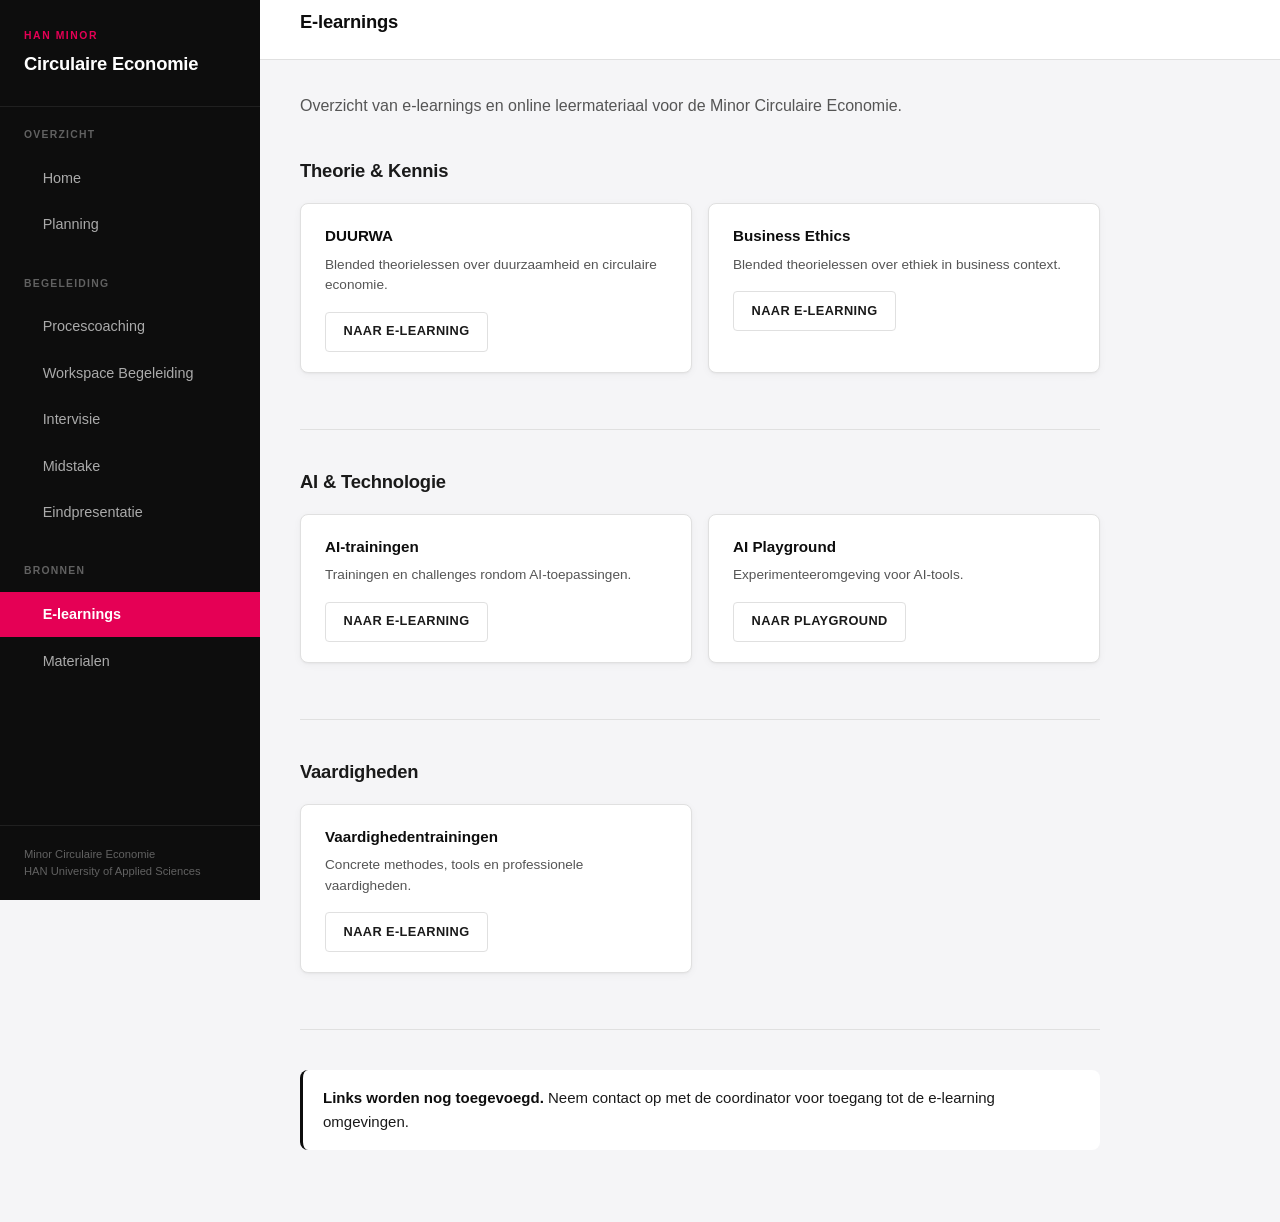
==== e-learnings.html @ e113d6ab "Fix mobile menu touch support - Add touchend event listeners for mobile - Add touch-action and tap-h" ====
<!DOCTYPE html>
<html lang="nl">
<head>
  <meta charset="UTF-8">
  <meta name="viewport" content="width=device-width, initial-scale=1.0">
  <title>E-learnings | Minor Circulaire Economie</title>
  <link rel="stylesheet" href="style.css">
</head>
<body>
  <div class="layout">
    <div class="sidebar-overlay" onclick="toggleMenu()"></div>

    <!-- Sidebar -->
    <aside class="sidebar" id="sidebar">
      <div class="sidebar-header">
        <div class="sidebar-brand">
          <span class="brand-subtitle">HAN Minor</span>
          <span class="brand-title">Circulaire Economie</span>
        </div>
      </div>

      <nav class="sidebar-nav">
        <div class="nav-section">
          <div class="nav-section-title">Overzicht</div>
          <a href="index.html" class="nav-link">
            <span class="nav-icon">&#9679;</span>
            Home
          </a>
          <a href="planning.html" class="nav-link">
            <span class="nav-icon">&#9679;</span>
            Planning
          </a>
        </div>

        <div class="nav-section">
          <div class="nav-section-title">Begeleiding</div>
          <a href="procescoaching.html" class="nav-link">
            <span class="nav-icon">&#9679;</span>
            Procescoaching
          </a>
          <a href="workspace.html" class="nav-link">
            <span class="nav-icon">&#9679;</span>
            Workspace Begeleiding
          </a>
          <a href="intervisie.html" class="nav-link">
            <span class="nav-icon">&#9679;</span>
            Intervisie
          </a>
          <a href="midstake.html" class="nav-link">
            <span class="nav-icon">&#9679;</span>
            Midstake
          </a>
          <a href="eindpresentatie.html" class="nav-link">
            <span class="nav-icon">&#9679;</span>
            Eindpresentatie
          </a>
        </div>

        <div class="nav-section">
          <div class="nav-section-title">Bronnen</div>
          <a href="e-learnings.html" class="nav-link active">
            <span class="nav-icon">&#9679;</span>
            E-learnings
          </a>
          <a href="materialen.html" class="nav-link">
            <span class="nav-icon">&#9679;</span>
            Materialen
          </a>
        </div>
      </nav>

      <div class="sidebar-footer">
        Minor Circulaire Economie<br>
        HAN University of Applied Sciences
      </div>
    </aside>

    <!-- Main Content -->
    <main class="main">
      <header class="main-header">
        <button class="mobile-menu-btn" onclick="toggleMenu()">&#9776;</button>
        <h1 class="page-title">E-learnings</h1>
      </header>

      <div class="main-content">
        <p class="lead">
          Overzicht van e-learnings en online leermateriaal voor de Minor Circulaire Economie.
        </p>

        <h2>Theorie & Kennis</h2>
        <div class="card-grid">
          <div class="card">
            <div class="card-title">DUURWA</div>
            <p class="card-text">Blended theorielessen over duurzaamheid en circulaire economie.</p>
            <a href="https://leren.han.nl/d2l/le/lessons/83427/topics/712969" class="btn btn-outline" target="_blank">Naar e-learning</a>
          </div>

          <div class="card">
            <div class="card-title">Business Ethics</div>
            <p class="card-text">Blended theorielessen over ethiek in business context.</p>
            <a href="https://leren.han.nl/d2l/le/lessons/83427/topics/735970" class="btn btn-outline" target="_blank">Naar e-learning</a>
          </div>
        </div>

        <div class="divider"></div>

        <h2>AI & Technologie</h2>
        <div class="card-grid">
          <div class="card">
            <div class="card-title">AI-trainingen</div>
            <p class="card-text">Trainingen en challenges rondom AI-toepassingen.</p>
            <a href="#" class="btn btn-outline">Naar e-learning</a>
          </div>

          <div class="card">
            <div class="card-title">AI Playground</div>
            <p class="card-text">Experimenteeromgeving voor AI-tools.</p>
            <a href="#" class="btn btn-outline">Naar playground</a>
          </div>
        </div>

        <div class="divider"></div>

        <h2>Vaardigheden</h2>
        <div class="card-grid">
          <div class="card">
            <div class="card-title">Vaardighedentrainingen</div>
            <p class="card-text">Concrete methodes, tools en professionele vaardigheden.</p>
            <a href="#" class="btn btn-outline">Naar e-learning</a>
          </div>
        </div>

        <div class="divider"></div>

        <div class="callout callout-info">
          <p><strong>Links worden nog toegevoegd.</strong> Neem contact op met de coordinator voor toegang tot de e-learning omgevingen.</p>
        </div>

      </div>
    </main>

  </div>
  <script>
    function toggleMenu(e) {
      if (e) e.preventDefault();
      document.getElementById('sidebar').classList.toggle('open');
      document.querySelector('.sidebar-overlay').classList.toggle('open');
    }
    document.querySelector('.mobile-menu-btn').addEventListener('touchend', toggleMenu);
    document.querySelector('.sidebar-overlay').addEventListener('touchend', toggleMenu);
  </script>
</body>
</html>
---- style.css ----
/* HAN Fonts */
@font-face {
  font-family: "Avenir Next";
  font-weight: 400;
  src: local("Avenir Next"), local("AvenirNext-Regular"), local("Segoe UI"), local("Arial");
}
@font-face {
  font-family: "Avenir Next";
  font-weight: 600;
  src: local("Avenir Next Demi Bold"), local("AvenirNext-DemiBold"), local("Segoe UI Semibold"), local("Arial");
}
@font-face {
  font-family: "Avenir Next";
  font-weight: 700;
  src: local("Avenir Next Bold"), local("AvenirNext-Bold"), local("Segoe UI Bold"), local("Arial Black");
}

/* CSS Variables */
:root {
  --han-magenta: #E50055;
  --han-magenta-dark: #c70049;
  --han-magenta-light: #fdf2f5;
  --han-black: #0d0d0d;
  --han-white: #ffffff;

  --bg: #f5f5f7;
  --surface: #ffffff;
  --border: #e0e0e0;
  --text: #1a1a1a;
  --text-muted: #555555;
  --text-light: #888888;

  --sidebar-width: 260px;
  --header-height: 60px;
  --radius: 8px;
  --radius-sm: 4px;
  --shadow: 0 1px 2px rgba(0,0,0,0.04), 0 2px 8px rgba(0,0,0,0.04);
  --shadow-lg: 0 4px 16px rgba(0,0,0,0.08);
}

/* Reset */
*, *::before, *::after {
  box-sizing: border-box;
  margin: 0;
  padding: 0;
}

html {
  scroll-behavior: smooth;
}

body {
  font-family: "Avenir Next", "Segoe UI", -apple-system, BlinkMacSystemFont, sans-serif;
  font-weight: 400;
  font-size: 15px;
  line-height: 1.6;
  color: var(--text);
  background: var(--bg);
  min-height: 100vh;
  -webkit-font-smoothing: antialiased;
}

/* Layout */
.layout {
  display: flex;
  min-height: 100vh;
}

/* Sidebar */
.sidebar {
  width: var(--sidebar-width);
  background: var(--han-black);
  position: fixed;
  top: 0;
  left: 0;
  bottom: 0;
  display: flex;
  flex-direction: column;
  z-index: 100;
}

.sidebar-header {
  padding: 1.75rem 1.5rem;
  border-bottom: 1px solid rgba(255,255,255,0.08);
}

.sidebar-brand {
  display: flex;
  flex-direction: column;
  gap: 4px;
}

.brand-subtitle {
  font-size: 0.65rem;
  font-weight: 700;
  color: var(--han-magenta);
  letter-spacing: 0.15em;
  text-transform: uppercase;
}

.brand-title {
  font-size: 1.15rem;
  font-weight: 700;
  color: var(--han-white);
  letter-spacing: -0.01em;
}

.sidebar-nav {
  flex: 1;
  padding: 1.25rem 0;
  overflow-y: auto;
}

.nav-section {
  margin-bottom: 1.75rem;
}

.nav-section-title {
  font-size: 0.65rem;
  font-weight: 700;
  color: rgba(255,255,255,0.35);
  text-transform: uppercase;
  letter-spacing: 0.12em;
  padding: 0 1.5rem;
  margin-bottom: 0.75rem;
}

.nav-link {
  display: flex;
  align-items: center;
  gap: 0.75rem;
  padding: 0.7rem 1.5rem;
  color: rgba(255,255,255,0.65);
  text-decoration: none;
  font-size: 0.9rem;
  font-weight: 500;
  transition: all 0.12s ease;
  border-left: 3px solid transparent;
  margin: 1px 0;
}

.nav-link:hover {
  background: rgba(255,255,255,0.06);
  color: #ffffff;
  border-left-color: rgba(255,255,255,0.3);
}

.nav-link.active {
  background: var(--han-magenta);
  color: #ffffff;
  border-left-color: var(--han-magenta);
  font-weight: 600;
}

.nav-icon {
  font-size: 6px;
  opacity: 0;
}

.nav-link.active .nav-icon {
  opacity: 0;
}

.sidebar-footer {
  padding: 1.25rem 1.5rem;
  border-top: 1px solid rgba(255,255,255,0.08);
  font-size: 0.7rem;
  color: rgba(255,255,255,0.35);
  line-height: 1.5;
}

/* Main Content */
.main {
  flex: 1;
  margin-left: var(--sidebar-width);
  min-height: 100vh;
  background: var(--bg);
}

.main-header {
  background: var(--surface);
  border-bottom: 1px solid var(--border);
  padding: 0 2.5rem;
  height: var(--header-height);
  display: flex;
  align-items: center;
  position: sticky;
  top: 0;
  z-index: 50;
}

.page-title {
  font-size: 1.15rem;
  font-weight: 700;
  color: var(--han-black);
  letter-spacing: -0.01em;
}

.main-content {
  padding: 2rem 2.5rem 3rem;
  max-width: 880px;
}

/* Typography */
h1, h2, h3, h4 {
  color: var(--han-black);
  font-weight: 700;
  line-height: 1.3;
  letter-spacing: -0.01em;
}

h1 { font-size: 1.5rem; margin-bottom: 1rem; }
h2 { font-size: 1.15rem; margin: 2.5rem 0 1rem; color: var(--text); }
h3 { font-size: 1rem; margin: 1.5rem 0 0.75rem; }

p {
  margin-bottom: 1rem;
  color: var(--text);
}

.lead {
  font-size: 1rem;
  color: var(--text-muted);
  margin-bottom: 2rem;
  line-height: 1.7;
}

/* Cards */
.card {
  background: var(--surface);
  border: 1px solid var(--border);
  border-radius: var(--radius);
  padding: 1.25rem 1.5rem;
  margin-bottom: 1rem;
  box-shadow: var(--shadow);
  transition: border-color 0.15s ease, box-shadow 0.15s ease;
}

.card:hover {
  border-color: #ccc;
}

.card-title {
  font-size: 0.95rem;
  font-weight: 700;
  color: var(--han-black);
  margin-bottom: 0.4rem;
}

.card-title .icon {
  color: var(--han-magenta);
}

.card-text {
  font-size: 0.85rem;
  color: var(--text-muted);
  line-height: 1.5;
}

/* Grid */
.card-grid {
  display: grid;
  grid-template-columns: repeat(auto-fill, minmax(260px, 1fr));
  gap: 1rem;
  margin: 1.25rem 0;
}

.card-link {
  text-decoration: none;
  display: block;
  transition: transform 0.12s ease;
}

.card-link:hover {
  transform: translateY(-2px);
}

.card-link:hover .card {
  box-shadow: var(--shadow-lg);
  border-color: var(--han-magenta);
}

/* Lists */
ul, ol {
  margin: 0 0 1rem 1.25rem;
}

li {
  margin-bottom: 0.4rem;
  color: var(--text);
}

li strong {
  color: var(--han-black);
}

/* Tables */
.table-wrap {
  overflow-x: auto;
  margin: 1.25rem 0;
  border-radius: var(--radius);
  border: 1px solid var(--border);
  background: var(--surface);
}

table {
  width: 100%;
  border-collapse: collapse;
  font-size: 0.85rem;
}

th, td {
  padding: 0.8rem 1rem;
  text-align: left;
  border-bottom: 1px solid var(--border);
}

th {
  background: var(--bg);
  font-weight: 700;
  color: var(--han-black);
  font-size: 0.7rem;
  text-transform: uppercase;
  letter-spacing: 0.06em;
}

tr:last-child td {
  border-bottom: none;
}

tr:hover td {
  background: var(--han-magenta-light);
}

/* Badges */
.badge {
  display: inline-block;
  padding: 0.25rem 0.65rem;
  font-size: 0.68rem;
  font-weight: 700;
  border-radius: var(--radius-sm);
  text-transform: uppercase;
  letter-spacing: 0.04em;
}

.badge-primary {
  background: var(--han-magenta);
  color: var(--han-white);
}

.badge-muted {
  background: var(--bg);
  color: var(--text-muted);
  border: 1px solid var(--border);
}

/* Callouts */
.callout {
  padding: 1rem 1.25rem;
  border-radius: var(--radius);
  margin: 1.5rem 0;
  border-left: 3px solid;
  background: var(--surface);
}

.callout-primary {
  border-color: var(--han-magenta);
  background: var(--han-magenta-light);
}

.callout-primary strong {
  color: var(--han-magenta-dark);
}

.callout-info {
  border-color: var(--han-black);
  background: var(--surface);
}

.callout-info strong {
  color: var(--han-black);
}

.callout p:last-child {
  margin-bottom: 0;
}

/* Links */
a {
  color: var(--han-magenta);
  text-decoration: none;
  font-weight: 500;
}

a:hover {
  text-decoration: underline;
}

/* Buttons */
.btn {
  display: inline-flex;
  align-items: center;
  gap: 0.5rem;
  padding: 0.55rem 1.1rem;
  font-size: 0.8rem;
  font-weight: 700;
  border-radius: var(--radius-sm);
  border: none;
  cursor: pointer;
  text-decoration: none;
  transition: all 0.12s ease;
  text-transform: uppercase;
  letter-spacing: 0.03em;
}

.btn-primary {
  background: var(--han-magenta);
  color: var(--han-white);
}

.btn-primary:hover {
  background: var(--han-magenta-dark);
  text-decoration: none;
}

.btn-outline {
  background: transparent;
  border: 1px solid var(--border);
  color: var(--text);
}

.btn-outline:hover {
  border-color: var(--han-magenta);
  background: var(--han-magenta);
  color: var(--han-white);
  text-decoration: none;
}

/* Section divider */
.divider {
  height: 1px;
  background: var(--border);
  margin: 2.5rem 0;
}

/* Placeholder */
.placeholder {
  background: var(--surface);
  border: 1px dashed var(--border);
  border-radius: var(--radius);
  padding: 2rem;
  text-align: center;
  color: var(--text-muted);
  font-size: 0.85rem;
}

/* Mobile menu button */
.mobile-menu-btn {
  display: none;
  background: var(--han-black);
  border: none;
  color: white;
  width: 44px;
  height: 44px;
  border-radius: var(--radius-sm);
  cursor: pointer;
  font-size: 1.5rem;
  line-height: 1;
  margin-right: 1rem;
  -webkit-tap-highlight-color: transparent;
  touch-action: manipulation;
}

.mobile-menu-btn:hover,
.mobile-menu-btn:active {
  background: #333;
}

/* Mobile overlay */
.sidebar-overlay {
  display: none;
  position: fixed;
  top: 0;
  left: 0;
  right: 0;
  bottom: 0;
  background: rgba(0,0,0,0.5);
  z-index: 99;
  -webkit-tap-highlight-color: transparent;
  touch-action: manipulation;
}

/* Responsive */
@media (max-width: 1024px) {
  .mobile-menu-btn {
    display: flex;
    align-items: center;
    justify-content: center;
    position: relative;
    z-index: 60;
  }

  .sidebar {
    transform: translateX(-100%);
    transition: transform 0.25s ease;
  }

  .sidebar.open {
    transform: translateX(0);
  }

  .sidebar-overlay.open {
    display: block;
  }

  .main {
    margin-left: 0;
  }

  .main-header {
    padding: 0 1rem;
    position: sticky;
    top: 0;
    z-index: 50;
  }

  .main-content {
    padding: 1.5rem 1rem;
  }

  .page-title {
    font-size: 1rem;
  }

  .quick-nav {
    flex-wrap: wrap;
  }

  .quick-nav a {
    font-size: 0.75rem;
    padding: 0.4rem 0.75rem;
  }

  .grade-scale {
    grid-template-columns: repeat(2, 1fr);
  }

  .indicator-grid {
    grid-template-columns: repeat(2, 1fr);
  }
}

/* Collapsible sections */
.collapsible {
  background: var(--surface);
  border: 1px solid var(--border);
  border-radius: var(--radius);
  margin-bottom: 0.75rem;
  overflow: hidden;
}

.collapsible-header {
  display: flex;
  align-items: center;
  justify-content: space-between;
  padding: 1rem 1.25rem;
  cursor: pointer;
  background: var(--surface);
  transition: background 0.12s ease;
  user-select: none;
}

.collapsible-header:hover {
  background: var(--bg);
}

.collapsible-title {
  font-size: 0.95rem;
  font-weight: 700;
  color: var(--han-black);
  margin: 0;
}

.collapsible-icon {
  width: 20px;
  height: 20px;
  display: flex;
  align-items: center;
  justify-content: center;
  color: var(--text-muted);
  transition: transform 0.2s ease;
  font-size: 1.2rem;
  font-weight: 300;
}

.collapsible.open .collapsible-icon {
  transform: rotate(45deg);
}

.collapsible-content {
  display: none;
  padding: 0 1.25rem 1.25rem;
  border-top: 1px solid var(--border);
}

.collapsible.open .collapsible-content {
  display: block;
}

/* Quick links / jump nav */
.quick-nav {
  display: flex;
  flex-wrap: wrap;
  gap: 0.5rem;
  margin: 1.5rem 0;
}

.quick-nav a {
  display: inline-block;
  padding: 0.5rem 1rem;
  background: var(--surface);
  border: 1px solid var(--border);
  border-radius: var(--radius-sm);
  font-size: 0.8rem;
  font-weight: 600;
  color: var(--text);
  transition: all 0.12s ease;
}

.quick-nav a:hover {
  border-color: var(--han-magenta);
  color: var(--han-magenta);
  text-decoration: none;
}

/* Print */
@media print {
  .sidebar {
    display: none;
  }

  .main {
    margin-left: 0;
  }

  .collapsible-content {
    display: block !important;
  }
}
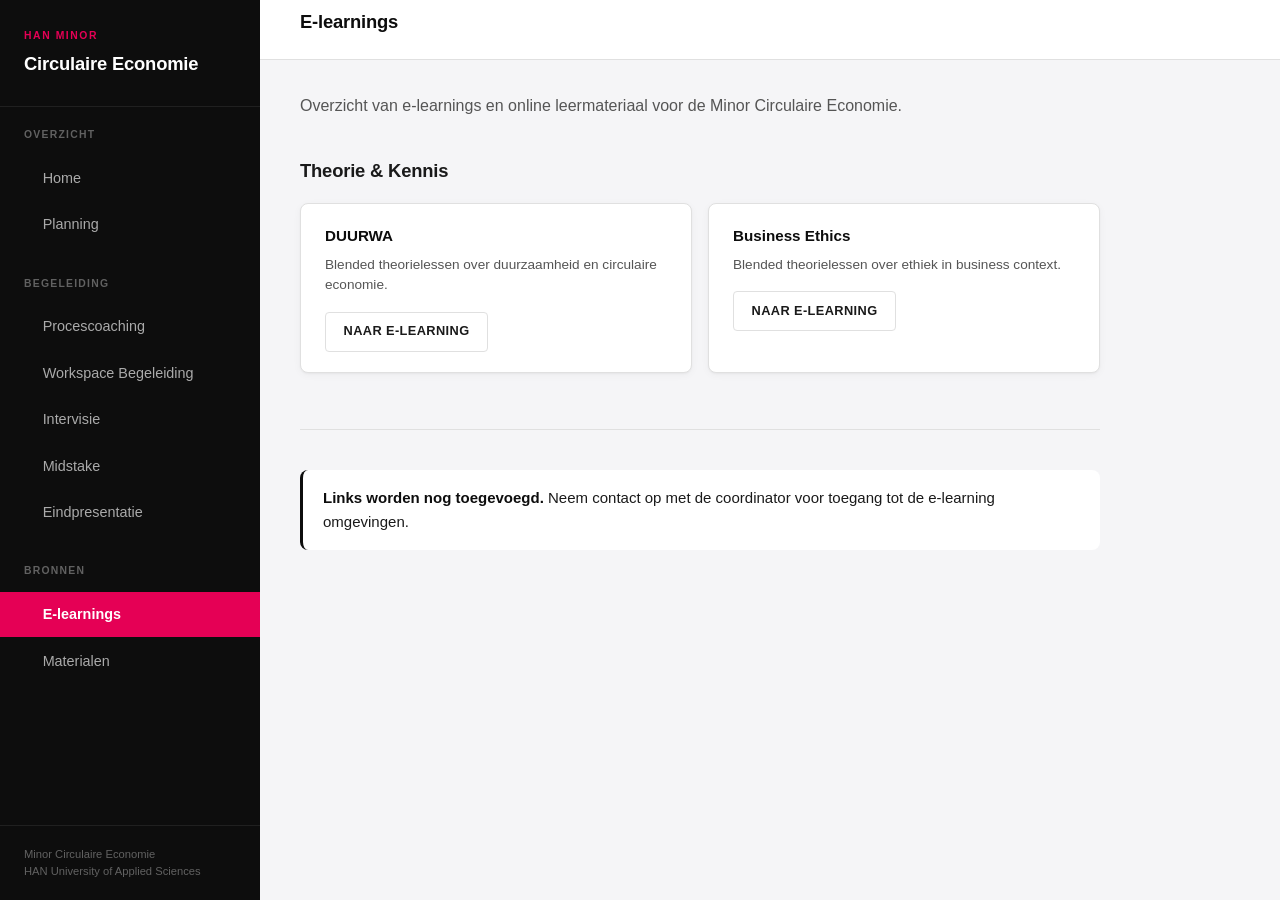
==== commit 17639876: "Verwijder AI & Technologie en Vaardigheden secties uit e-learnings" ====
--- a/e-learnings.html
+++ b/e-learnings.html
@@ -87,7 +87,7 @@
           Overzicht van e-learnings en online leermateriaal voor de Minor Circulaire Economie.
         </p>
 
-        <h2>Theorie & Kennis</h2>
+        <h2>Theorie &amp; Kennis</h2>
         <div class="card-grid">
           <div class="card">
             <div class="card-title">DUURWA</div>
@@ -99,34 +99,6 @@
             <div class="card-title">Business Ethics</div>
             <p class="card-text">Blended theorielessen over ethiek in business context.</p>
             <a href="https://leren.han.nl/d2l/le/lessons/83427/topics/735970" class="btn btn-outline" target="_blank">Naar e-learning</a>
-          </div>
-        </div>
-
-        <div class="divider"></div>
-
-        <h2>AI & Technologie</h2>
-        <div class="card-grid">
-          <div class="card">
-            <div class="card-title">AI-trainingen</div>
-            <p class="card-text">Trainingen en challenges rondom AI-toepassingen.</p>
-            <a href="#" class="btn btn-outline">Naar e-learning</a>
-          </div>
-
-          <div class="card">
-            <div class="card-title">AI Playground</div>
-            <p class="card-text">Experimenteeromgeving voor AI-tools.</p>
-            <a href="#" class="btn btn-outline">Naar playground</a>
-          </div>
-        </div>
-
-        <div class="divider"></div>
-
-        <h2>Vaardigheden</h2>
-        <div class="card-grid">
-          <div class="card">
-            <div class="card-title">Vaardighedentrainingen</div>
-            <p class="card-text">Concrete methodes, tools en professionele vaardigheden.</p>
-            <a href="#" class="btn btn-outline">Naar e-learning</a>
           </div>
         </div>
 
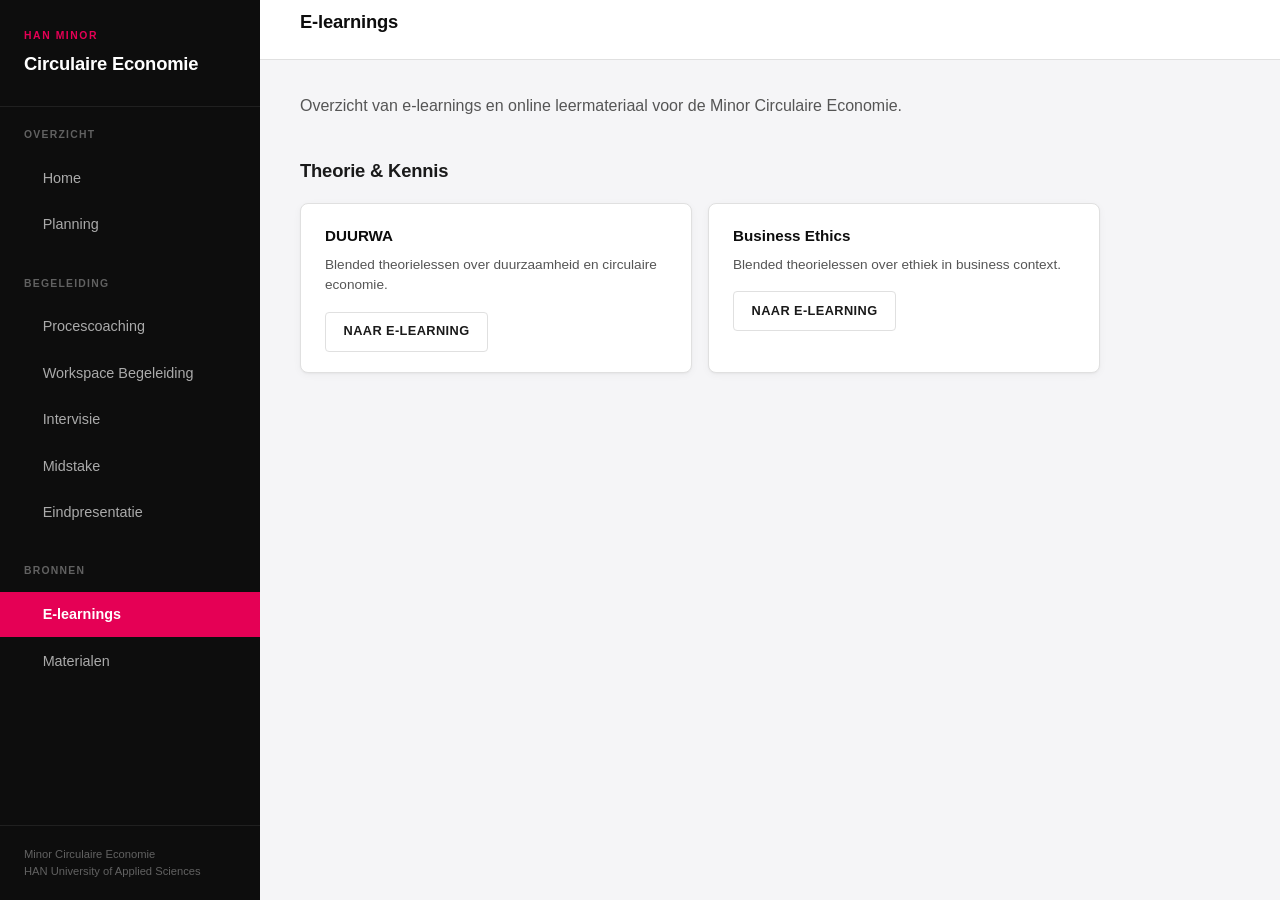
==== commit be4a384f: "Verwijder placeholder tekst uit e-learnings" ====
--- a/e-learnings.html
+++ b/e-learnings.html
@@ -1,4 +1,4 @@
-<!DOCTYPE html>
+﻿<!DOCTYPE html>
 <html lang="nl">
 <head>
   <meta charset="UTF-8">
@@ -102,11 +102,6 @@
           </div>
         </div>
 
-        <div class="divider"></div>
-
-        <div class="callout callout-info">
-          <p><strong>Links worden nog toegevoegd.</strong> Neem contact op met de coordinator voor toegang tot de e-learning omgevingen.</p>
-        </div>
 
       </div>
     </main>
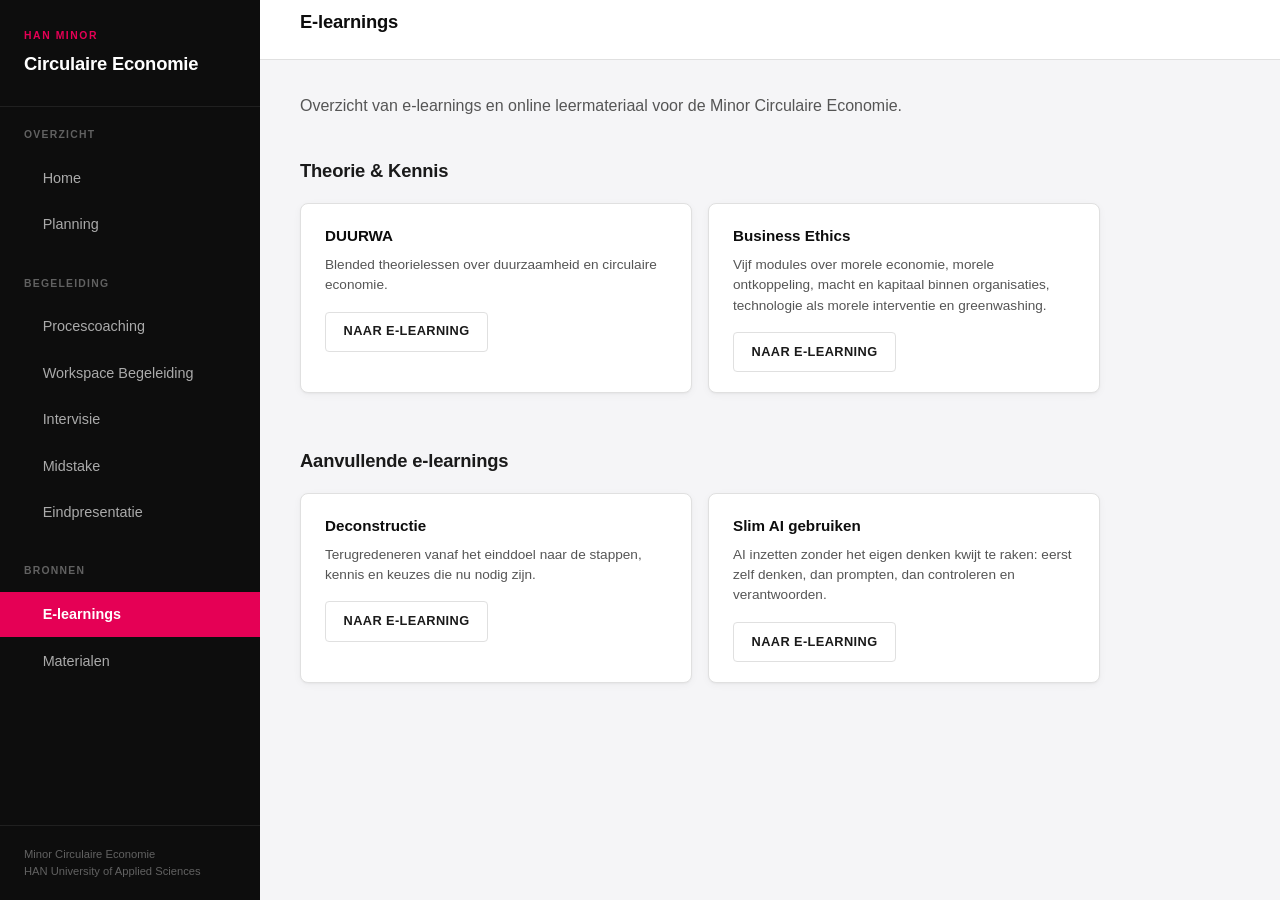
==== commit 265f09e6: "Business Ethiek volgt de e-learningmodules; e-learningspagina bijgewerkt Business Ethiek 1 gaat naar" ====
--- a/e-learnings.html
+++ b/e-learnings.html
@@ -97,11 +97,25 @@
 
           <div class="card">
             <div class="card-title">Business Ethics</div>
-            <p class="card-text">Blended theorielessen over ethiek in business context.</p>
-            <a href="https://leren.han.nl/d2l/le/lessons/83427/topics/735970" class="btn btn-outline" target="_blank">Naar e-learning</a>
+            <p class="card-text">Vijf modules over morele economie, morele ontkoppeling, macht en kapitaal binnen organisaties, technologie als morele interventie en greenwashing.</p>
+            <a href="https://fabianb88.github.io/minor-ce-elearnings/cursus.html?m=business-ethics" class="btn btn-outline" target="_blank" rel="noopener">Naar e-learning</a>
           </div>
         </div>
 
+        <h2>Aanvullende e-learnings</h2>
+        <div class="card-grid">
+          <div class="card">
+            <div class="card-title">Deconstructie</div>
+            <p class="card-text">Terugredeneren vanaf het einddoel naar de stappen, kennis en keuzes die nu nodig zijn.</p>
+            <a href="https://fabianb88.github.io/deconstructie-elearning/" class="btn btn-outline" target="_blank" rel="noopener">Naar e-learning</a>
+          </div>
+
+          <div class="card">
+            <div class="card-title">Slim AI gebruiken</div>
+            <p class="card-text">AI inzetten zonder het eigen denken kwijt te raken: eerst zelf denken, dan prompten, dan controleren en verantwoorden.</p>
+            <a href="https://fabianb88.github.io/ai-gebruiken-elearning/" class="btn btn-outline" target="_blank" rel="noopener">Naar e-learning</a>
+          </div>
+        </div>
 
       </div>
     </main>
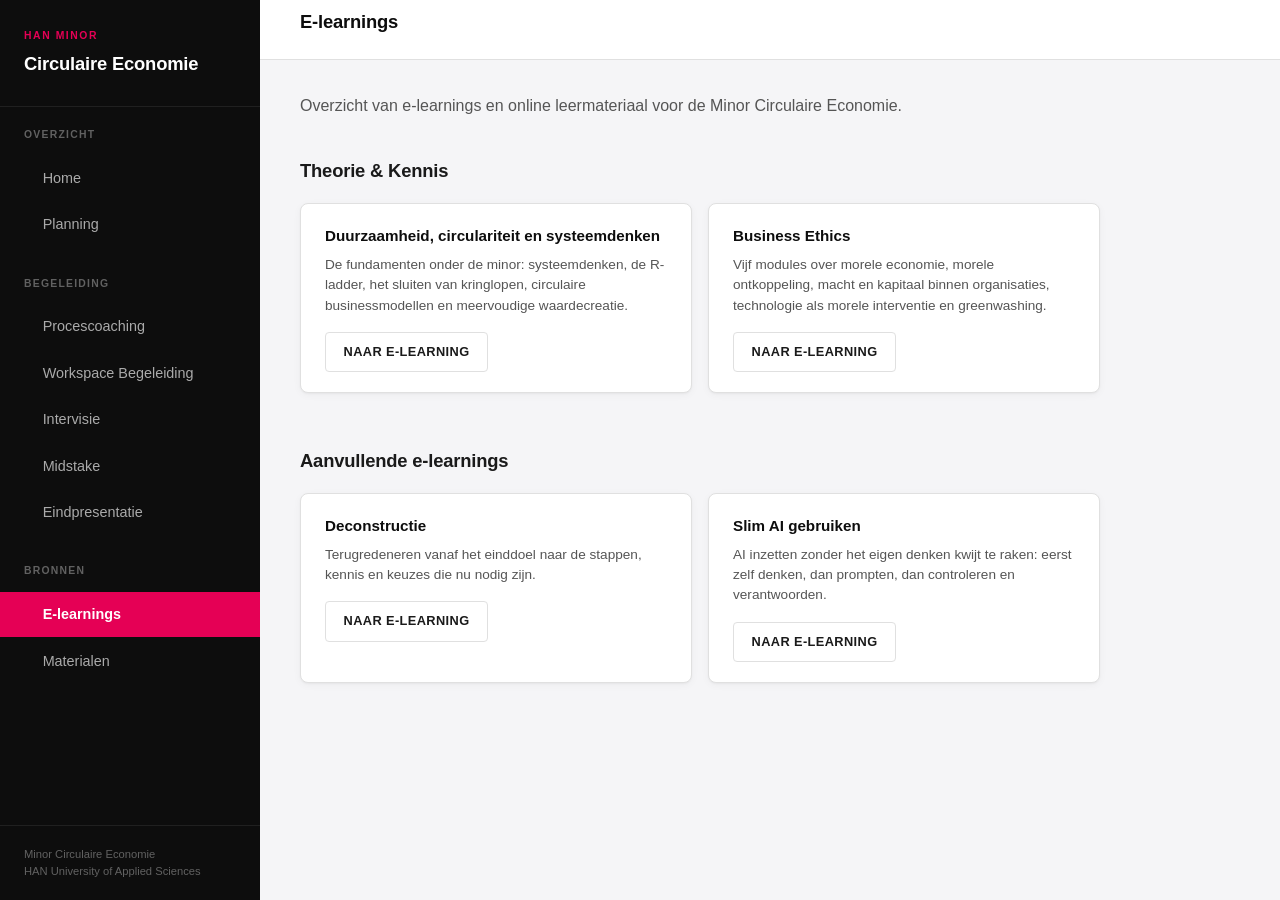
==== commit 97401ed6: "DUURWA-kaart wijst naar de eigen speler in plaats van Brightspace Zelfde link en omschrijving als op" ====
--- a/e-learnings.html
+++ b/e-learnings.html
@@ -90,9 +90,9 @@
         <h2>Theorie &amp; Kennis</h2>
         <div class="card-grid">
           <div class="card">
-            <div class="card-title">DUURWA</div>
-            <p class="card-text">Blended theorielessen over duurzaamheid en circulaire economie.</p>
-            <a href="https://leren.han.nl/d2l/le/lessons/83427/topics/712969" class="btn btn-outline" target="_blank">Naar e-learning</a>
+            <div class="card-title">Duurzaamheid, circulariteit en systeemdenken</div>
+            <p class="card-text">De fundamenten onder de minor: systeemdenken, de R-ladder, het sluiten van kringlopen, circulaire businessmodellen en meervoudige waardecreatie.</p>
+            <a href="https://fabianb88.github.io/minor-ce-elearnings/player.html?c=duurzaamheid-fundamenten" class="btn btn-outline" target="_blank" rel="noopener">Naar e-learning</a>
           </div>
 
           <div class="card">
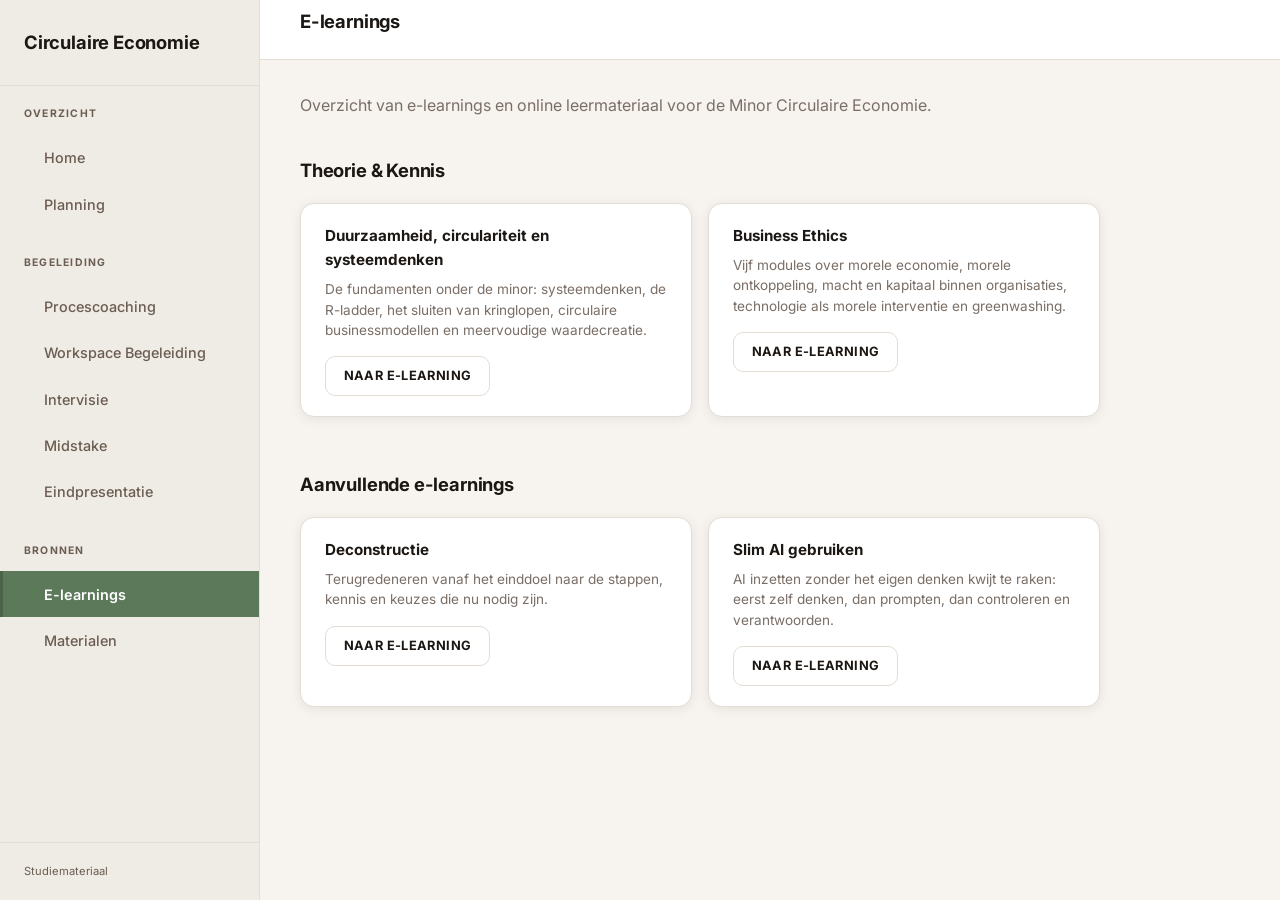
==== commit 513458e3: "Green Office-ontwerp en HAN-vermeldingen eruit Zelfde omzetting als de studentenhandleiding: zijbalk" ====
--- a/e-learnings.html
+++ b/e-learnings.html
@@ -3,7 +3,10 @@
 <head>
   <meta charset="UTF-8">
   <meta name="viewport" content="width=device-width, initial-scale=1.0">
-  <title>E-learnings | Minor Circulaire Economie</title>
+  <title>E-learnings | Circulaire Economie</title>
+  <link rel="preconnect" href="https://fonts.googleapis.com">
+  <link rel="preconnect" href="https://fonts.gstatic.com" crossorigin>
+  <link rel="stylesheet" href="https://fonts.googleapis.com/css2?family=Inter:wght@400;500;600;700&display=swap">
   <link rel="stylesheet" href="style.css">
 </head>
 <body>
@@ -14,7 +17,6 @@
     <aside class="sidebar" id="sidebar">
       <div class="sidebar-header">
         <div class="sidebar-brand">
-          <span class="brand-subtitle">HAN Minor</span>
           <span class="brand-title">Circulaire Economie</span>
         </div>
       </div>
@@ -69,10 +71,7 @@
         </div>
       </nav>
 
-      <div class="sidebar-footer">
-        Minor Circulaire Economie<br>
-        HAN University of Applied Sciences
-      </div>
+      <div class="sidebar-footer">Studiemateriaal</div>
     </aside>
 
     <!-- Main Content -->
--- a/style.css
+++ b/style.css
@@ -1,41 +1,37 @@
 /* HAN Fonts */
-@font-face {
-  font-family: "Avenir Next";
-  font-weight: 400;
-  src: local("Avenir Next"), local("AvenirNext-Regular"), local("Segoe UI"), local("Arial");
-}
-@font-face {
-  font-family: "Avenir Next";
-  font-weight: 600;
-  src: local("Avenir Next Demi Bold"), local("AvenirNext-DemiBold"), local("Segoe UI Semibold"), local("Arial");
-}
-@font-face {
-  font-family: "Avenir Next";
-  font-weight: 700;
-  src: local("Avenir Next Bold"), local("AvenirNext-Bold"), local("Segoe UI Bold"), local("Arial Black");
-}
-
 /* CSS Variables */
 :root {
-  --han-magenta: #E50055;
-  --han-magenta-dark: #c70049;
-  --han-magenta-light: #fdf2f5;
-  --han-black: #0d0d0d;
-  --han-white: #ffffff;
-
-  --bg: #f5f5f7;
+  /* Green Office-palet, overgenomen uit lib/theme.dart van de Flutter-app. */
+  --accent: #5C7A5A;            /* saliegroen */
+  --accent-donker: #4A6349;
+  --accent-licht: #EDF3EC;
+  --accent-medium: #D0E3CF;
+  --inkt: #1C1713;              /* warm bijna-zwart */
+  --wit: #ffffff;
+
+  --bg: #F7F4F0;                /* warm off-white */
   --surface: #ffffff;
-  --border: #e0e0e0;
-  --text: #1a1a1a;
-  --text-muted: #555555;
-  --text-light: #888888;
+  --vlak: #F2EEE9;
+  --zijbalk: #EFEBE5;
+  --border: #E4DDD6;
+  --border-zacht: #EDE8E3;
+  --text: #1C1713;
+  --text-muted: #7A6E66;
+  --text-light: #B0A49A;   /* alleen decoratief: haalt geen AA voor tekst */
+
+  --warm: #7D6034;              /* zand, voor labels */
+  --warm-licht: #F6F0E8;
+
+  /* Voor kleine tekst op de warme vlakken: --text-muted haalt daar geen AA
+     (4.16:1 op de zijbalk, 4.28:1 op een vlak). Deze tint wel. */
+  --tekst-donker: #6B5D52;
 
   --sidebar-width: 260px;
   --header-height: 60px;
-  --radius: 8px;
-  --radius-sm: 4px;
-  --shadow: 0 1px 2px rgba(0,0,0,0.04), 0 2px 8px rgba(0,0,0,0.04);
-  --shadow-lg: 0 4px 16px rgba(0,0,0,0.08);
+  --radius: 14px;
+  --radius-sm: 10px;
+  --shadow: 0 2px 12px rgba(0,0,0,0.08);
+  --shadow-lg: 0 4px 18px rgba(0,0,0,0.10);
 }
 
 /* Reset */
@@ -50,7 +46,7 @@
 }
 
 body {
-  font-family: "Avenir Next", "Segoe UI", -apple-system, BlinkMacSystemFont, sans-serif;
+  font-family: Inter, -apple-system, "Segoe UI", Roboto, sans-serif;
   font-weight: 400;
   font-size: 15px;
   line-height: 1.6;
@@ -69,7 +65,7 @@
 /* Sidebar */
 .sidebar {
   width: var(--sidebar-width);
-  background: var(--han-black);
+  background: var(--zijbalk); border-right: 1px solid var(--border);
   position: fixed;
   top: 0;
   left: 0;
@@ -81,7 +77,7 @@
 
 .sidebar-header {
   padding: 1.75rem 1.5rem;
-  border-bottom: 1px solid rgba(255,255,255,0.08);
+  border-bottom: 1px solid var(--border);
 }
 
 .sidebar-brand {
@@ -93,7 +89,7 @@
 .brand-subtitle {
   font-size: 0.65rem;
   font-weight: 700;
-  color: var(--han-magenta);
+  color: var(--accent);
   letter-spacing: 0.15em;
   text-transform: uppercase;
 }
@@ -101,7 +97,7 @@
 .brand-title {
   font-size: 1.15rem;
   font-weight: 700;
-  color: var(--han-white);
+  color: var(--text);
   letter-spacing: -0.01em;
 }
 
@@ -118,7 +114,7 @@
 .nav-section-title {
   font-size: 0.65rem;
   font-weight: 700;
-  color: rgba(255,255,255,0.35);
+  color: var(--tekst-donker);
   text-transform: uppercase;
   letter-spacing: 0.12em;
   padding: 0 1.5rem;
@@ -130,7 +126,7 @@
   align-items: center;
   gap: 0.75rem;
   padding: 0.7rem 1.5rem;
-  color: rgba(255,255,255,0.65);
+  color: var(--tekst-donker);
   text-decoration: none;
   font-size: 0.9rem;
   font-weight: 500;
@@ -140,15 +136,15 @@
 }
 
 .nav-link:hover {
-  background: rgba(255,255,255,0.06);
+  background: rgba(0,0,0,0.04);
+  color: var(--text);
+  border-left-color: var(--border);
+}
+
+.nav-link.active {
+  background: var(--accent);
   color: #ffffff;
-  border-left-color: rgba(255,255,255,0.3);
-}
-
-.nav-link.active {
-  background: var(--han-magenta);
-  color: #ffffff;
-  border-left-color: var(--han-magenta);
+  border-left-color: var(--accent-donker);
   font-weight: 600;
 }
 
@@ -163,9 +159,9 @@
 
 .sidebar-footer {
   padding: 1.25rem 1.5rem;
-  border-top: 1px solid rgba(255,255,255,0.08);
+  border-top: 1px solid var(--border);
   font-size: 0.7rem;
-  color: rgba(255,255,255,0.35);
+  color: var(--tekst-donker);
   line-height: 1.5;
 }
 
@@ -192,7 +188,7 @@
 .page-title {
   font-size: 1.15rem;
   font-weight: 700;
-  color: var(--han-black);
+  color: var(--inkt);
   letter-spacing: -0.01em;
 }
 
@@ -203,7 +199,7 @@
 
 /* Typography */
 h1, h2, h3, h4 {
-  color: var(--han-black);
+  color: var(--inkt);
   font-weight: 700;
   line-height: 1.3;
   letter-spacing: -0.01em;
@@ -243,12 +239,12 @@
 .card-title {
   font-size: 0.95rem;
   font-weight: 700;
-  color: var(--han-black);
+  color: var(--inkt);
   margin-bottom: 0.4rem;
 }
 
 .card-title .icon {
-  color: var(--han-magenta);
+  color: var(--accent);
 }
 
 .card-text {
@@ -277,7 +273,7 @@
 
 .card-link:hover .card {
   box-shadow: var(--shadow-lg);
-  border-color: var(--han-magenta);
+  border-color: var(--accent);
 }
 
 /* Lists */
@@ -291,7 +287,7 @@
 }
 
 li strong {
-  color: var(--han-black);
+  color: var(--inkt);
 }
 
 /* Tables */
@@ -318,7 +314,7 @@
 th {
   background: var(--bg);
   font-weight: 700;
-  color: var(--han-black);
+  color: var(--inkt);
   font-size: 0.7rem;
   text-transform: uppercase;
   letter-spacing: 0.06em;
@@ -329,7 +325,7 @@
 }
 
 tr:hover td {
-  background: var(--han-magenta-light);
+  background: var(--accent-licht);
 }
 
 /* Badges */
@@ -344,8 +340,8 @@
 }
 
 .badge-primary {
-  background: var(--han-magenta);
-  color: var(--han-white);
+  background: var(--accent);
+  color: var(--wit);
 }
 
 .badge-muted {
@@ -364,21 +360,21 @@
 }
 
 .callout-primary {
-  border-color: var(--han-magenta);
-  background: var(--han-magenta-light);
+  border-color: var(--accent);
+  background: var(--accent-licht);
 }
 
 .callout-primary strong {
-  color: var(--han-magenta-dark);
+  color: var(--accent-donker);
 }
 
 .callout-info {
-  border-color: var(--han-black);
+  border-color: var(--inkt);
   background: var(--surface);
 }
 
 .callout-info strong {
-  color: var(--han-black);
+  color: var(--inkt);
 }
 
 .callout p:last-child {
@@ -387,7 +383,7 @@
 
 /* Links */
 a {
-  color: var(--han-magenta);
+  color: var(--accent);
   text-decoration: none;
   font-weight: 500;
 }
@@ -414,12 +410,12 @@
 }
 
 .btn-primary {
-  background: var(--han-magenta);
-  color: var(--han-white);
+  background: var(--accent);
+  color: var(--wit);
 }
 
 .btn-primary:hover {
-  background: var(--han-magenta-dark);
+  background: var(--accent-donker);
   text-decoration: none;
 }
 
@@ -430,9 +426,9 @@
 }
 
 .btn-outline:hover {
-  border-color: var(--han-magenta);
-  background: var(--han-magenta);
-  color: var(--han-white);
+  border-color: var(--accent);
+  background: var(--accent);
+  color: var(--wit);
   text-decoration: none;
 }
 
@@ -457,7 +453,7 @@
 /* Mobile menu button */
 .mobile-menu-btn {
   display: none;
-  background: var(--han-black);
+  background: var(--inkt);
   border: none;
   color: white;
   width: 44px;
@@ -577,7 +573,7 @@
 .collapsible-title {
   font-size: 0.95rem;
   font-weight: 700;
-  color: var(--han-black);
+  color: var(--inkt);
   margin: 0;
 }
 
@@ -628,8 +624,8 @@
 }
 
 .quick-nav a:hover {
-  border-color: var(--han-magenta);
-  color: var(--han-magenta);
+  border-color: var(--accent);
+  color: var(--accent);
   text-decoration: none;
 }
 
